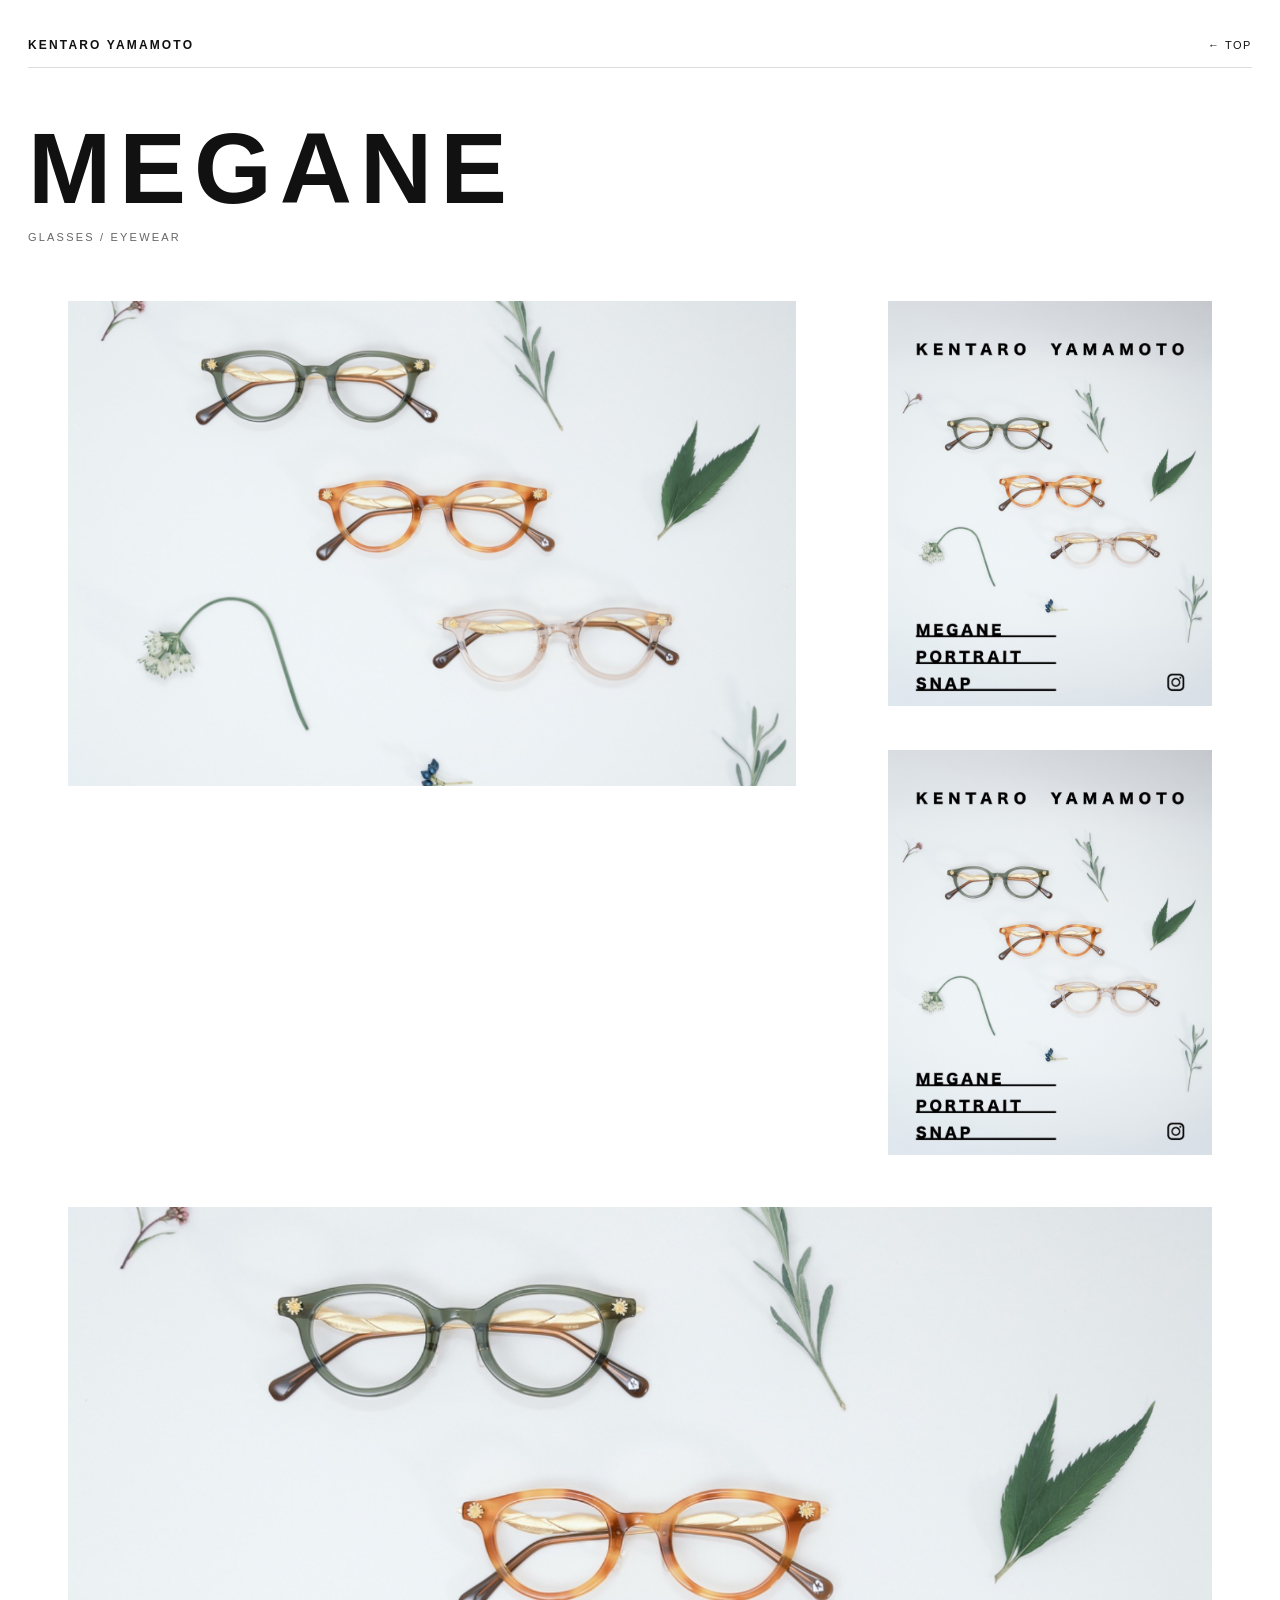
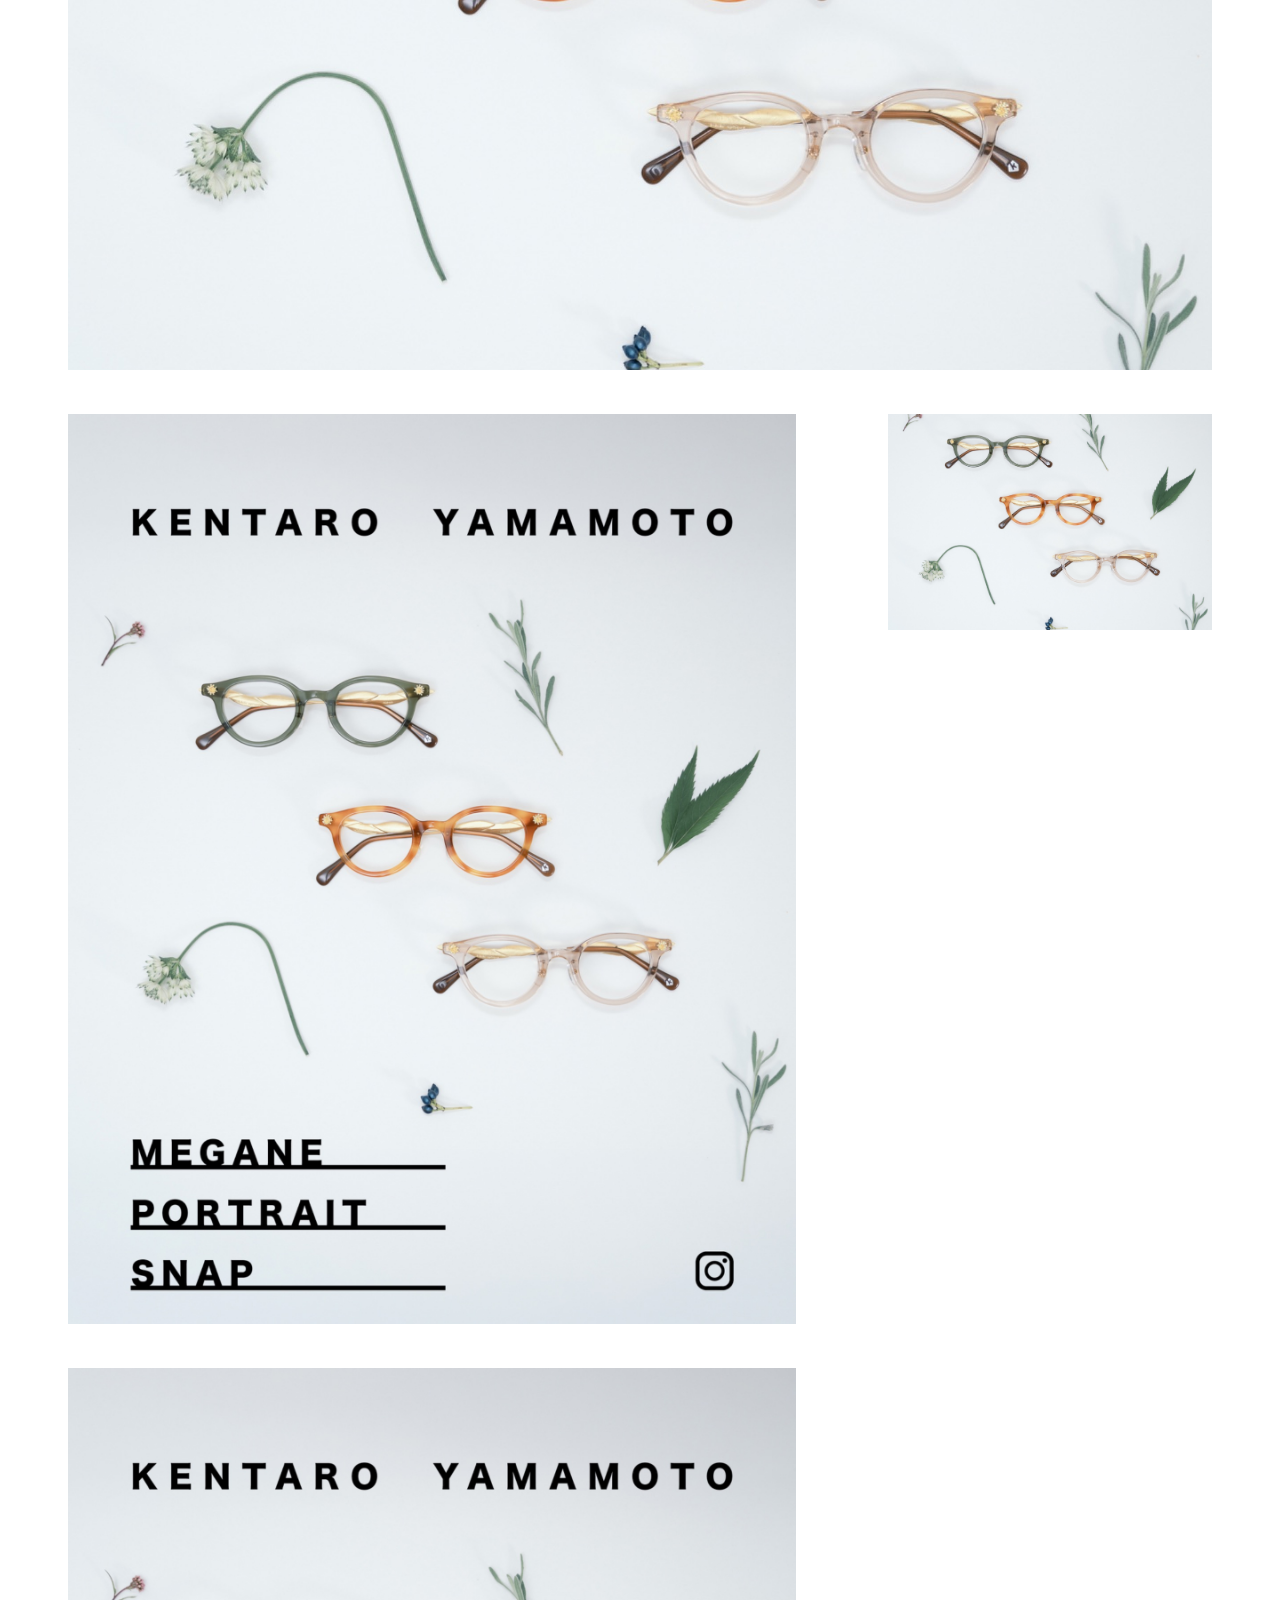
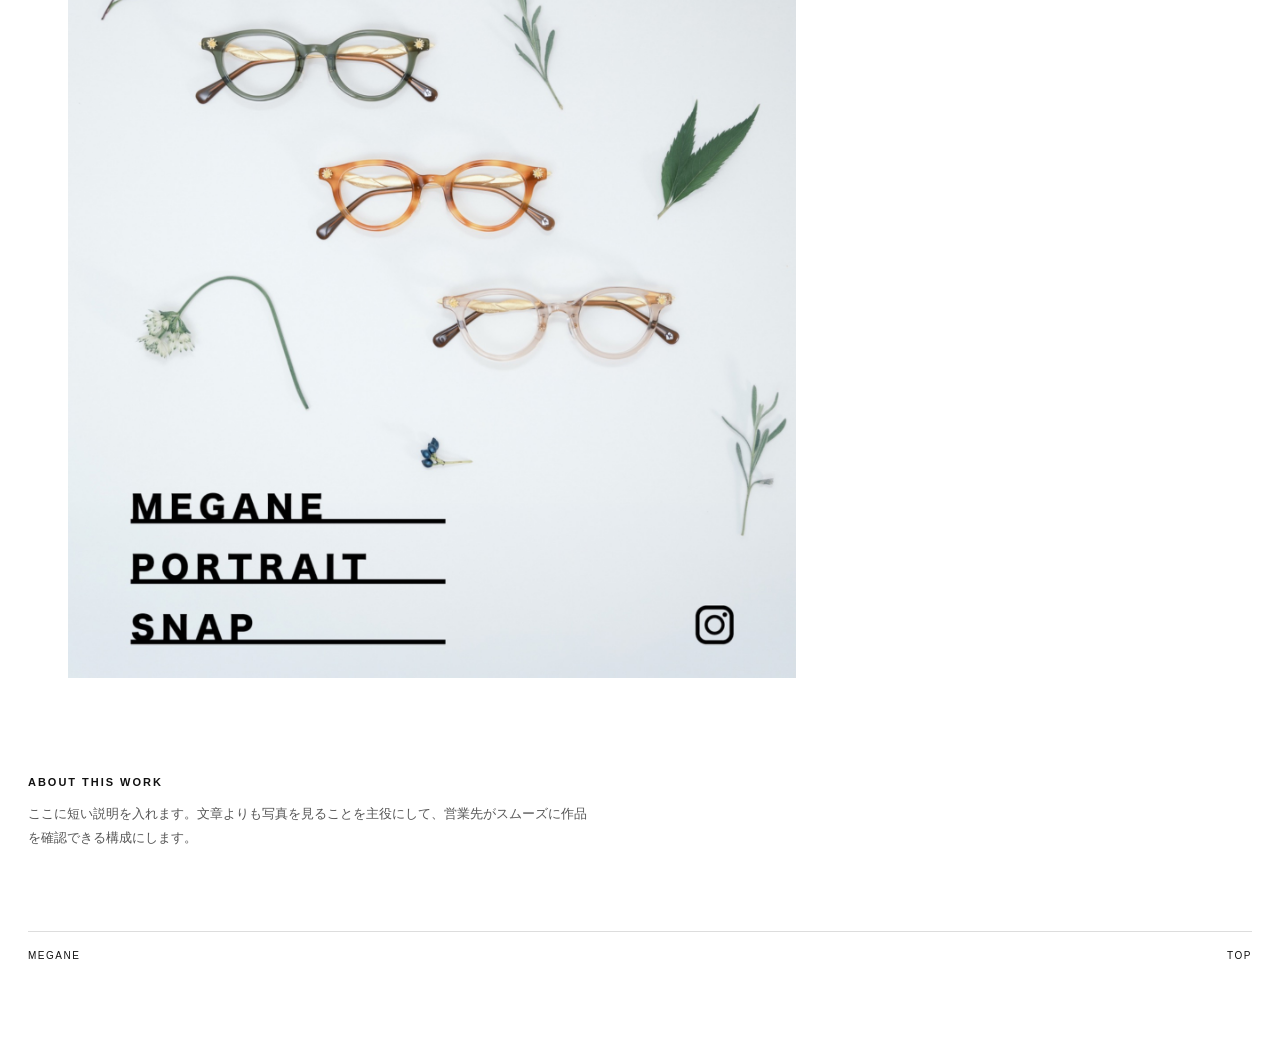
==== megane/index.html @ 7b4925fc "Add files via upload" ====
<!doctype html><html lang="ja"><head><meta charset="utf-8"><meta name="viewport" content="width=device-width,initial-scale=1"><title>MEGANE</title><link rel="stylesheet" href="../style.css"></head><body><main class="page"><nav class="nav"><a class="brand" href="../index.html">KENTARO YAMAMOTO</a><a class="back" href="../index.html">← TOP</a></nav><header class="hero"><h1>MEGANE</h1><p>GLASSES / EYEWEAR</p></header><section class="gallery"><figure class="landscape"><img src="../images/top.jpg" alt=""></figure><div class="portrait-stack"><figure class="portrait"><img src="../images/top.jpg" alt=""></figure><figure class="portrait"><img src="../images/top.jpg" alt=""></figure></div><figure class="full-landscape"><img src="../images/top.jpg" alt=""></figure><div class="portrait-stack"><figure class="portrait"><img src="../images/top.jpg" alt=""></figure><figure class="portrait"><img src="../images/top.jpg" alt=""></figure></div><figure class="landscape"><img src="../images/top.jpg" alt=""></figure></section><section class="note"><h2>ABOUT THIS WORK</h2><p>ここに短い説明を入れます。文章よりも写真を見ることを主役にして、営業先がスムーズに作品を確認できる構成にします。</p></section><footer class="footer"><span>MEGANE</span><a href="../index.html">TOP</a></footer></main><div class="viewer"><button class="close">×</button><img src="" alt=""></div><script src="../script.js"></script></body></html>
---- style.css ----
*{box-sizing:border-box}body{margin:0;color:#111;background:#fff;font-family:Arial,Helvetica,sans-serif}a{color:inherit;text-decoration:none}img{display:block;width:100%}
.top{min-height:100svh;display:grid;place-items:center;overflow:hidden}.top-frame{position:relative;width:min(100vw,calc(100svh * .7998));aspect-ratio:1638/2048}.top-frame>img{height:100%;object-fit:contain}
.hotspot{position:absolute;z-index:2}.hotspot-megane{left:6%;top:77.5%;width:48%;height:4.8%}.hotspot-portrait{left:6%;top:82.2%;width:48%;height:4.8%}.hotspot-snap{left:6%;top:87%;width:48%;height:4.8%}.hotspot-instagram{left:84%;top:92.5%;width:9%;height:6%}
.page{max-width:1400px;margin:auto;padding:22px 28px 80px}.nav{height:46px;display:flex;justify-content:space-between;align-items:center;border-bottom:1px solid #ddd}.brand{font-size:12px;font-weight:bold;letter-spacing:.18em}.back{font-size:11px;letter-spacing:.14em}
.hero{padding:55px 0 42px}.hero h1{margin:0;font-size:clamp(48px,8vw,100px);letter-spacing:.08em;line-height:.9}.hero p{margin:18px 0 0;color:#666;font-size:11px;letter-spacing:.2em}
.gallery{display:grid;grid-template-columns:2fr 1fr;gap:12px}.landscape{grid-row:span 2;aspect-ratio:3/2;overflow:hidden}.portrait-stack{display:grid;gap:12px}.portrait{aspect-ratio:4/5;overflow:hidden}.gallery img{height:100%;object-fit:cover}
.full-landscape{grid-column:1/-1;aspect-ratio:3/2;overflow:hidden;margin-top:12px}
.note{max-width:560px;margin:70px 0 0}.note h2{font-size:11px;letter-spacing:.18em;margin:0 0 14px}.note p{font-size:13px;line-height:1.9;color:#555;margin:0}
.footer{margin-top:80px;padding-top:18px;border-top:1px solid #ddd;display:flex;justify-content:space-between;font-size:10px;letter-spacing:.15em}
.viewer{position:fixed;inset:0;background:rgba(255,255,255,.98);display:none;place-items:center;z-index:20}.viewer.open{display:grid}.viewer img{max-width:94vw;max-height:92vh;width:auto}.close{position:fixed;top:12px;right:18px;background:none;border:0;font-size:34px}
@media(max-width:700px){.page{padding:16px 10px 55px}.hero{padding:38px 0 28px}.gallery{display:block}.landscape,.portrait,.full-landscape{margin-bottom:8px}.landscape,.full-landscape{aspect-ratio:3/2}.portrait{aspect-ratio:4/5}.portrait-stack{display:block}.note{margin-top:50px}}
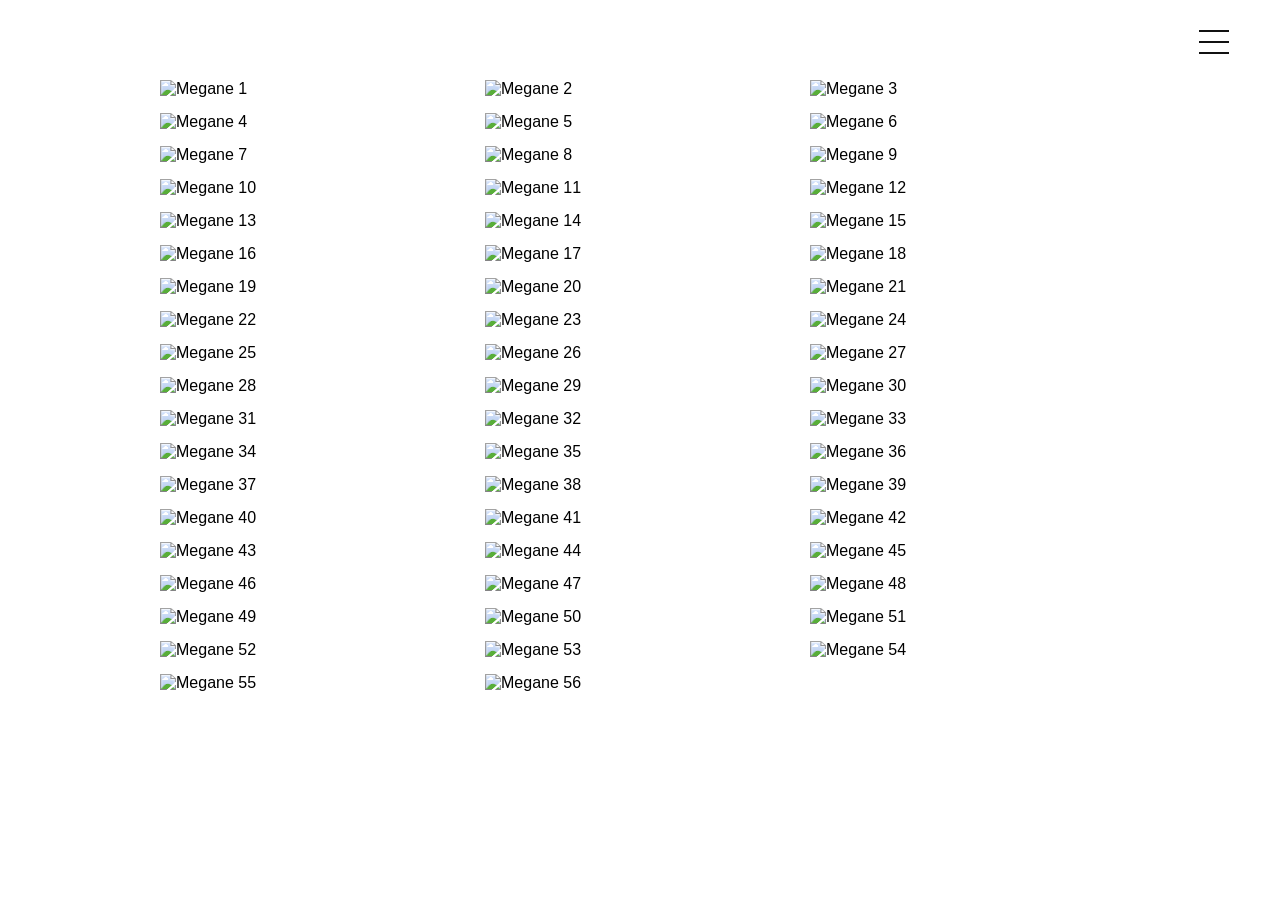
==== commit cc3b3d6f: "Add files via upload" ====
--- a/megane/index.html
+++ b/megane/index.html
@@ -1 +1,117 @@
-<!doctype html><html lang="ja"><head><meta charset="utf-8"><meta name="viewport" content="width=device-width,initial-scale=1"><title>MEGANE</title><link rel="stylesheet" href="../style.css"></head><body><main class="page"><nav class="nav"><a class="brand" href="../index.html">KENTARO YAMAMOTO</a><a class="back" href="../index.html">← TOP</a></nav><header class="hero"><h1>MEGANE</h1><p>GLASSES / EYEWEAR</p></header><section class="gallery"><figure class="landscape"><img src="../images/top.jpg" alt=""></figure><div class="portrait-stack"><figure class="portrait"><img src="../images/top.jpg" alt=""></figure><figure class="portrait"><img src="../images/top.jpg" alt=""></figure></div><figure class="full-landscape"><img src="../images/top.jpg" alt=""></figure><div class="portrait-stack"><figure class="portrait"><img src="../images/top.jpg" alt=""></figure><figure class="portrait"><img src="../images/top.jpg" alt=""></figure></div><figure class="landscape"><img src="../images/top.jpg" alt=""></figure></section><section class="note"><h2>ABOUT THIS WORK</h2><p>ここに短い説明を入れます。文章よりも写真を見ることを主役にして、営業先がスムーズに作品を確認できる構成にします。</p></section><footer class="footer"><span>MEGANE</span><a href="../index.html">TOP</a></footer></main><div class="viewer"><button class="close">×</button><img src="" alt=""></div><script src="../script.js"></script></body></html>+<!DOCTYPE html>
+<html lang="ja">
+    <head>
+        <meta charset="UTF-8">
+        <meta name="viewport" content="width=device-width, initial-scale=1.0">
+        <title>MEGANE - KENTARO YAMAMOTO</title>
+        <link rel="stylesheet" href="../style.css">
+    </head>
+    <body>
+        
+        <!-- 右上の三本線メニューボタン（全ページ共通） -->
+        <button id="menu-btn" class="menu-trigger" aria-label="メニューを開く">
+            <span></span>
+            <span></span>
+            <span></span>
+        </button>
+        
+        <!-- タップ後に全面に広がるメニュー画面（全ページ共通） -->
+        <div id="full-menu" class="overlay-menu">
+            <button id="close-btn" class="menu-close-btn">&times;</button>
+            <nav class="overlay-menu-nav">
+                <a href="../index.html">HOME</a>
+                <div class="nav-divider"></div>
+                <a href="../megane/index.html">MEGANE</a>
+                <div class="nav-divider"></div>
+                <a href="../portrait/index.html">PORTRAIT</a>
+                <div class="nav-divider"></div>
+                <a href="../snap/index.html">SNAP</a>
+            </nav>
+        </div>
+        
+        <main class="container">
+        <!-- 写真だけを並べるギャラリー -->
+        <section class="gallery">
+            <div class="gallery-grid">
+                <!-- 1〜10枚目 -->
+                <div class="gallery-item"><img src="../images/megane/3k-20230922-DSC09741-kikiki-54.jpg" alt="Megane 1"></div>
+                <div class="gallery-item"><img src="../images/megane/3k-20240329-229-ki2.jpg" alt="Megane 2"></div>
+                <div class="gallery-item"><img src="../images/megane/3k-20240329-250-ki4.jpg" alt="Megane 3"></div>
+                <div class="gallery-item"><img src="../images/megane/3k-20240329-270-ki5.jpg" alt="Megane 4"></div>
+                <div class="gallery-item"><img src="../images/megane/3k-20240329-338-ki11.jpg" alt="Megane 5"></div>
+                <div class="gallery-item"><img src="../images/megane/3k-20240329-468-ki17.jpg" alt="Megane 6"></div>
+                <div class="gallery-item"><img src="../images/megane/3k-20240329-498-ki18.jpg" alt="Megane 7"></div>
+                <div class="gallery-item"><img src="../images/megane/3k-20240329-512-ki23.jpg" alt="Megane 8"></div>
+                <div class="gallery-item"><img src="../images/megane/3k-20240329-522-ki28.jpg" alt="Megane 9"></div>
+                <div class="gallery-item"><img src="../images/megane/3k-20250921-DSC02123-2025-40.jpg" alt="Megane 10"></div>
+                
+                <!-- 11〜20枚目 -->
+                <div class="gallery-item"><img src="../images/megane/3k-20260306-DSC01679-sekkaku kame-45.jpg" alt="Megane 11"></div>
+                <div class="gallery-item"><img src="../images/megane/3k-20260306-DSC01681-sekkaku kame-46.jpg" alt="Megane 12"></div>
+                <div class="gallery-item"><img src="../images/megane/3k-20260306-DSC01684-sekkaku kame-47.jpg" alt="Megane 13"></div>
+                <div class="gallery-item"><img src="../images/megane/3k-20260306-DSC01686-sekkaku kame-50.jpg" alt="Megane 14"></div>
+                <div class="gallery-item"><img src="../images/megane/3k-20260306-DSC01691-sekkaku kame-52.jpg" alt="Megane 15"></div>
+                <div class="gallery-item"><img src="../images/megane/3k-20260306-DSC01694-sekkaku kame-53.jpg" alt="Megane 16"></div>
+                <div class="gallery-item"><img src="../images/megane/3k-20260306-DSC01699-sekkaku kame-57.jpg" alt="Megane 17"></div>
+                <div class="gallery-item"><img src="../images/megane/3k-20260403-sekkaku KUBORAUM-9.jpg" alt="Megane 18"></div>
+                <div class="gallery-item"><img src="../images/megane/3k-20260403-sekkaku KUBORAUM-12.jpg" alt="Megane 19"></div>
+                <div class="gallery-item"><img src="../images/megane/3k-20260403-sekkaku KUBORAUM-13.jpg" alt="Megane 20"></div>
+                
+                <!-- 21〜30枚目 -->
+                <div class="gallery-item"><img src="../images/megane/3k-20260403-sekkaku KUBORAUM-16.jpg" alt="Megane 21"></div>
+                <div class="gallery-item"><img src="../images/megane/3k-20260403-sekkaku KUBORAUM-18.jpg" alt="Megane 22"></div>
+                <div class="gallery-item"><img src="../images/megane/3k-20260403-sekkaku KUBORAUM-64.jpg" alt="Megane 23"></div>
+                <div class="gallery-item"><img src="../images/megane/3k-20260403-sekkaku KUBORAUM-66.jpg" alt="Megane 24"></div>
+                <div class="gallery-item"><img src="../images/megane/3k-20260403-sekkaku KUBORAUM-81.jpg" alt="Megane 25"></div>
+                <div class="gallery-item"><img src="../images/megane/3k-20260403-sekkaku KUBORAUM-83.jpg" alt="Megane 26"></div>
+                <div class="gallery-item"><img src="../images/megane/3k-20260403-sekkaku KUBORAUM-86.jpg" alt="Megane 27"></div>
+                <div class="gallery-item"><img src="../images/megane/3k-20260417-sekkaku KUBORAUM-tate2.jpg" alt="Megane 28"></div>
+                <div class="gallery-item"><img src="../images/megane/3k-20260417-sekkaku KUBORAUM-tate6.jpg" alt="Megane 29"></div>
+                <div class="gallery-item"><img src="../images/megane/3k-20260417-sekkaku KUBORAUM-tate8.jpg" alt="Megane 30"></div>
+                
+                <!-- 31〜40枚目 -->
+                <div class="gallery-item"><img src="../images/megane/3k-20260417-sekkaku KUBORAUM-tate10.jpg" alt="Megane 31"></div>
+                <div class="gallery-item"><img src="../images/megane/3k-20260417-sekkaku KUBORAUM-tate12.jpg" alt="Megane 32"></div>
+                <div class="gallery-item"><img src="../images/megane/3k-20260417-sekkaku KUBORAUM-tate25.jpg" alt="Megane 33"></div>
+                <div class="gallery-item"><img src="../images/megane/3k-20260417-sekkaku KUBORAUM-tate27.jpg" alt="Megane 34"></div>
+                <div class="gallery-item"><img src="../images/megane/3k-20260619-sekkaku MASAHIROMARUYAMA-22.jpg" alt="Megane 35"></div>
+                <div class="gallery-item"><img src="../images/megane/3k-20260619-sekkaku MASAHIROMARUYAMA-23.jpg" alt="Megane 36"></div>
+                <div class="gallery-item"><img src="../images/megane/3k-20260619-sekkaku MASAHIROMARUYAMA-26.jpg" alt="Megane 37"></div>
+                <div class="gallery-item"><img src="../images/megane/3k-20260619-sekkaku MASAHIROMARUYAMA-27.jpg" alt="Megane 38"></div>
+                <div class="gallery-item"><img src="../images/megane/3k-20260703-sekkaku-45.jpg" alt="Megane 39"></div>
+                <div class="gallery-item"><img src="../images/megane/3k-20260703-sekkaku-47.jpg" alt="Megane 40"></div>
+                
+                <!-- 41〜45枚目 -->
+                <div class="gallery-item"><img src="../images/megane/3k-20260731-sekkaku-2.jpg" alt="Megane 41"></div>
+                <div class="gallery-item"><img src="../images/megane/3k-20260731-sekkaku-5.jpg" alt="Megane 42"></div>
+                <div class="gallery-item"><img src="../images/megane/3k-20260731-sekkaku-7.jpg" alt="Megane 43"></div>
+                <div class="gallery-item"><img src="../images/megane/3k-20260731-sekkaku-9.jpg" alt="Megane 44"></div>
+                <div class="gallery-item"><img src="../images/megane/3k-20260731-sekkaku-13.jpg" alt="Megane 45"></div>
+                
+                <!-- 46〜56枚目（リネーム後の最新ファイル名） -->
+                <div class="gallery-item"><img src="../images/megane/JF0008_0020_95.jpg" alt="Megane 46"></div>
+                <div class="gallery-item"><img src="../images/megane/MK-MM-RAW_0000_117.jpg" alt="Megane 47"></div>
+                <div class="gallery-item"><img src="../images/megane/MK-MM-RAW_0004_114.jpg" alt="Megane 48"></div>
+                <div class="gallery-item"><img src="../images/megane/MK-MM-RAW_0006_112.jpg" alt="Megane 49"></div>
+                <div class="gallery-item"><img src="../images/megane/MK-MM-RAW_0008_109.jpg" alt="Megane 50"></div>
+                <div class="gallery-item"><img src="../images/megane/onasi_0007_GAMIN2_0019.jpg" alt="Megane 51"></div>
+                <div class="gallery-item"><img src="../images/megane/onasi_0013_GAMIN2_0008.jpg" alt="Megane 52"></div>
+                <div class="gallery-item"><img src="../images/megane/onasi_0014_GAMIN2_0002.jpg" alt="Megane 53"></div>
+                <div class="gallery-item"><img src="../images/megane/TP3k_0004_hana1_0018.jpg" alt="Megane 54"></div>
+                <div class="gallery-item"><img src="../images/megane/TP3k_0005_hana1_0019.jpg" alt="Megane 55"></div>
+                <div class="gallery-item"><img src="../images/megane/TP3k_0006_hana1_0020.jpg" alt="Megane 56"></div>
+            </div>
+        </section>
+        </main>
+        
+        <!-- 写真拡大用（左右めくりボタン内蔵ライトボックス） -->
+        <div id="lightbox" class="lightbox">
+            <span class="close-btn">&times;</span>
+            <button id="lightbox-prev" class="lightbox-nav-btn">&lsaquo;</button>
+            <img class="lightbox-content" id="lightbox-img" alt="Enlarged Image">
+            <button id="lightbox-next" class="lightbox-nav-btn">&rsaquo;</button>
+        </div>
+        
+        <script src="../script.js"></script>
+    </body>
+</html>
--- a/style.css
+++ b/style.css
@@ -1,12 +1,250 @@
-
-*{box-sizing:border-box}body{margin:0;color:#111;background:#fff;font-family:Arial,Helvetica,sans-serif}a{color:inherit;text-decoration:none}img{display:block;width:100%}
-.top{min-height:100svh;display:grid;place-items:center;overflow:hidden}.top-frame{position:relative;width:min(100vw,calc(100svh * .7998));aspect-ratio:1638/2048}.top-frame>img{height:100%;object-fit:contain}
-.hotspot{position:absolute;z-index:2}.hotspot-megane{left:6%;top:77.5%;width:48%;height:4.8%}.hotspot-portrait{left:6%;top:82.2%;width:48%;height:4.8%}.hotspot-snap{left:6%;top:87%;width:48%;height:4.8%}.hotspot-instagram{left:84%;top:92.5%;width:9%;height:6%}
-.page{max-width:1400px;margin:auto;padding:22px 28px 80px}.nav{height:46px;display:flex;justify-content:space-between;align-items:center;border-bottom:1px solid #ddd}.brand{font-size:12px;font-weight:bold;letter-spacing:.18em}.back{font-size:11px;letter-spacing:.14em}
-.hero{padding:55px 0 42px}.hero h1{margin:0;font-size:clamp(48px,8vw,100px);letter-spacing:.08em;line-height:.9}.hero p{margin:18px 0 0;color:#666;font-size:11px;letter-spacing:.2em}
-.gallery{display:grid;grid-template-columns:2fr 1fr;gap:12px}.landscape{grid-row:span 2;aspect-ratio:3/2;overflow:hidden}.portrait-stack{display:grid;gap:12px}.portrait{aspect-ratio:4/5;overflow:hidden}.gallery img{height:100%;object-fit:cover}
-.full-landscape{grid-column:1/-1;aspect-ratio:3/2;overflow:hidden;margin-top:12px}
-.note{max-width:560px;margin:70px 0 0}.note h2{font-size:11px;letter-spacing:.18em;margin:0 0 14px}.note p{font-size:13px;line-height:1.9;color:#555;margin:0}
-.footer{margin-top:80px;padding-top:18px;border-top:1px solid #ddd;display:flex;justify-content:space-between;font-size:10px;letter-spacing:.15em}
-.viewer{position:fixed;inset:0;background:rgba(255,255,255,.98);display:none;place-items:center;z-index:20}.viewer.open{display:grid}.viewer img{max-width:94vw;max-height:92vh;width:auto}.close{position:fixed;top:12px;right:18px;background:none;border:0;font-size:34px}
-@media(max-width:700px){.page{padding:16px 10px 55px}.hero{padding:38px 0 28px}.gallery{display:block}.landscape,.portrait,.full-landscape{margin-bottom:8px}.landscape,.full-landscape{aspect-ratio:3/2}.portrait{aspect-ratio:4/5}.portrait-stack{display:block}.note{margin-top:50px}}
+/* 基本設定 */
+body {
+    font-family: 'Helvetica Neue', Arial, sans-serif;
+    margin: 0;
+    padding: 0;
+    background-color: #ffffff;
+}
+
+.container {
+    width: 100%;
+    max-width: 1000px;
+    margin: 0 auto;
+    padding: 0;
+}
+
+.hero-container {
+    position: relative;
+    width: 100%;
+    text-align: center;
+}
+
+.hero-img {
+    width: 100%;
+    height: auto;
+    max-width: 100%;
+    display: block;
+    margin: 0 auto;
+}
+
+/* メニュー用の透明リンクの枠 */
+.transparent-menu {
+    position: absolute;
+    left: 8.5%;
+    bottom: 3.5%;
+    display: flex;
+    flex-direction: column;
+    gap: 1.5vh;
+}
+
+.transparent-link {
+    display: block;
+    text-decoration: none;
+    background: transparent;
+    width: 44vw;
+    max-width: 440px;
+    height: 6vh;
+    max-height: 60px;
+    cursor: pointer;
+}
+
+.instagram-link {
+    position: absolute;
+    right: 6%;
+    bottom: 4.5%;
+    display: block;
+    background: transparent;
+    width: 8vw;
+    max-width: 60px;
+    height: 8vw;
+    max-height: 60px;
+    cursor: pointer;
+}
+
+/* ハンバーガーボタン */
+.menu-trigger {
+    position: fixed;
+    top: 30px;
+    right: 4%;
+    width: 30px;
+    height: 24px;
+    background: transparent;
+    border: none;
+    cursor: pointer;
+    z-index: 100;
+    display: flex;
+    flex-direction: column;
+    justify-content: space-between;
+    padding: 0;
+    transition: transform 0.4s ease, opacity 0.3s ease; 
+}
+
+.menu-trigger span {
+    display: block;
+    width: 100%;
+    height: 2px;
+    background-color: #111111;
+}
+
+.menu-trigger.menu-hidden {
+    transform: translateY(-80px);
+    opacity: 0;
+    pointer-events: none;
+}
+
+/* 全面を覆うメニュー画面 */
+.overlay-menu {
+    position: fixed;
+    top: 0;
+    left: 0;
+    width: 100%;
+    height: 100%;
+    background-color: #000000;
+    z-index: 200;
+    transform: translateY(100%);
+    transition: transform 0.4s cubic-bezier(0.25, 1, 0.5, 1);
+    display: flex;
+    justify-content: center;
+    align-items: center;
+}
+
+.overlay-menu.active {
+    transform: translateY(0);
+}
+
+.overlay-menu-nav {
+    text-align: center;
+}
+
+.overlay-menu-nav a {
+    display: block;
+    color: #ffffff;
+    text-decoration: none;
+    font-size: 1.4rem;
+    letter-spacing: 4px;
+    font-weight: 300;
+    padding: 10px 0;
+}
+
+.nav-divider {
+    width: 40px;
+    height: 1px;
+    background-color: #ffffff;
+    margin: 10px auto;
+    opacity: 0.7;
+}
+
+.menu-close-btn {
+    position: absolute;
+    top: 25px;
+    right: 4%;
+    background: transparent;
+    border: none;
+    color: #ffffff;
+    font-size: 2.5rem;
+    cursor: pointer;
+}
+
+/* ギャラリーページ用設定 */
+.gallery-grid {
+    display: grid;
+    grid-template-columns: repeat(auto-fill, minmax(300px, 1fr));
+    gap: 15px;
+    margin-top: 80px;
+    margin-bottom: 60px;
+    padding: 0 20px;
+}
+
+.gallery-item img {
+    width: 100%;
+    height: auto;
+    object-fit: cover;
+    cursor: pointer;
+    transition: opacity 0.3s ease;
+}
+
+.gallery-item img:hover {
+    opacity: 0.8;
+}
+
+/* ★★★ 写真拡大（ライトボックス）新型デザイン設定 ★★★ */
+.lightbox {
+    display: none;
+    position: fixed;
+    z-index: 1000;
+    top: 0;
+    left: 0;
+    width: 100%;
+    height: 100%;
+    background-color: rgba(0, 0, 0, 0.95); /* 高級感のある深い黒 */
+    justify-content: center;
+    align-items: center;
+    user-select: none;
+}
+
+.lightbox-content {
+    max-width: 85%;
+    max-height: 85vh;
+    object-fit: contain;
+    transition: src 0.2s ease;
+}
+
+.lightbox .close-btn {
+    position: absolute;
+    top: 20px;
+    right: 4%;
+    color: #ffffff;
+    font-size: 40px;
+    cursor: pointer;
+    z-index: 1010;
+    opacity: 0.7;
+}
+
+/* 左右の矢印ボタン（ミニマルな矢印デザイン） */
+.lightbox-nav-btn {
+    position: absolute;
+    top: 50%;
+    transform: translateY(-50%);
+    background: transparent;
+    border: none;
+    color: #ffffff;
+    font-size: 3rem;
+    font-weight: 100;
+    cursor: pointer;
+    padding: 20px;
+    z-index: 1010;
+    opacity: 0.4;
+    transition: opacity 0.2s ease;
+    user-select: none;
+}
+
+.lightbox-nav-btn:hover {
+    opacity: 1; /* マウスを乗せたらくっきり光る */
+}
+
+#lightbox-prev {
+    left: 2%;
+}
+
+#lightbox-next {
+    right: 2%;
+}
+
+/* スマホ縦画面の時は矢印を少し小さく、端に寄せる調整 */
+@media (max-width: 600px) {
+    .lightbox-nav-btn {
+        font-size: 2rem;
+        padding: 10px;
+    }
+    .lightbox-content {
+        max-width: 90%;
+    }
+}
+
+footer {
+    text-align: center;
+    padding: 20px 0;
+    font-size: 0.8rem;
+    color: #999;
+}
+＿
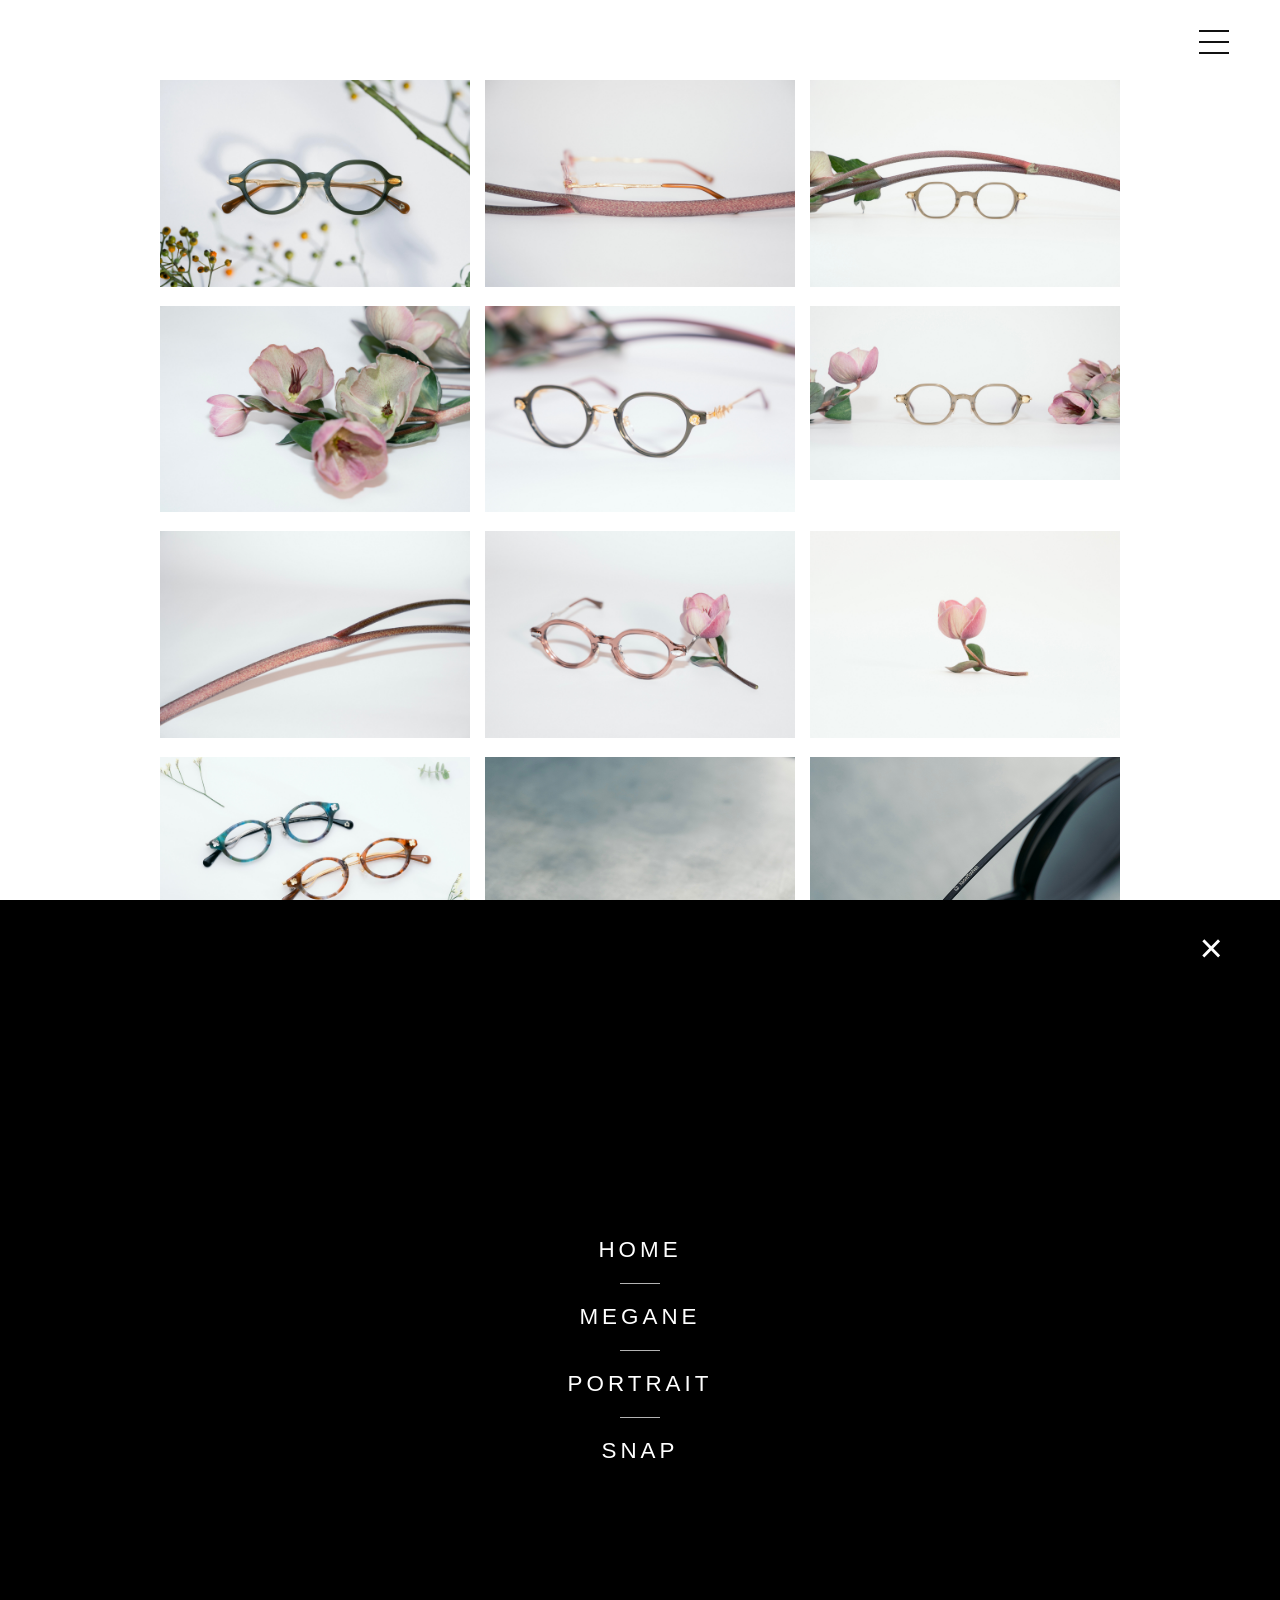
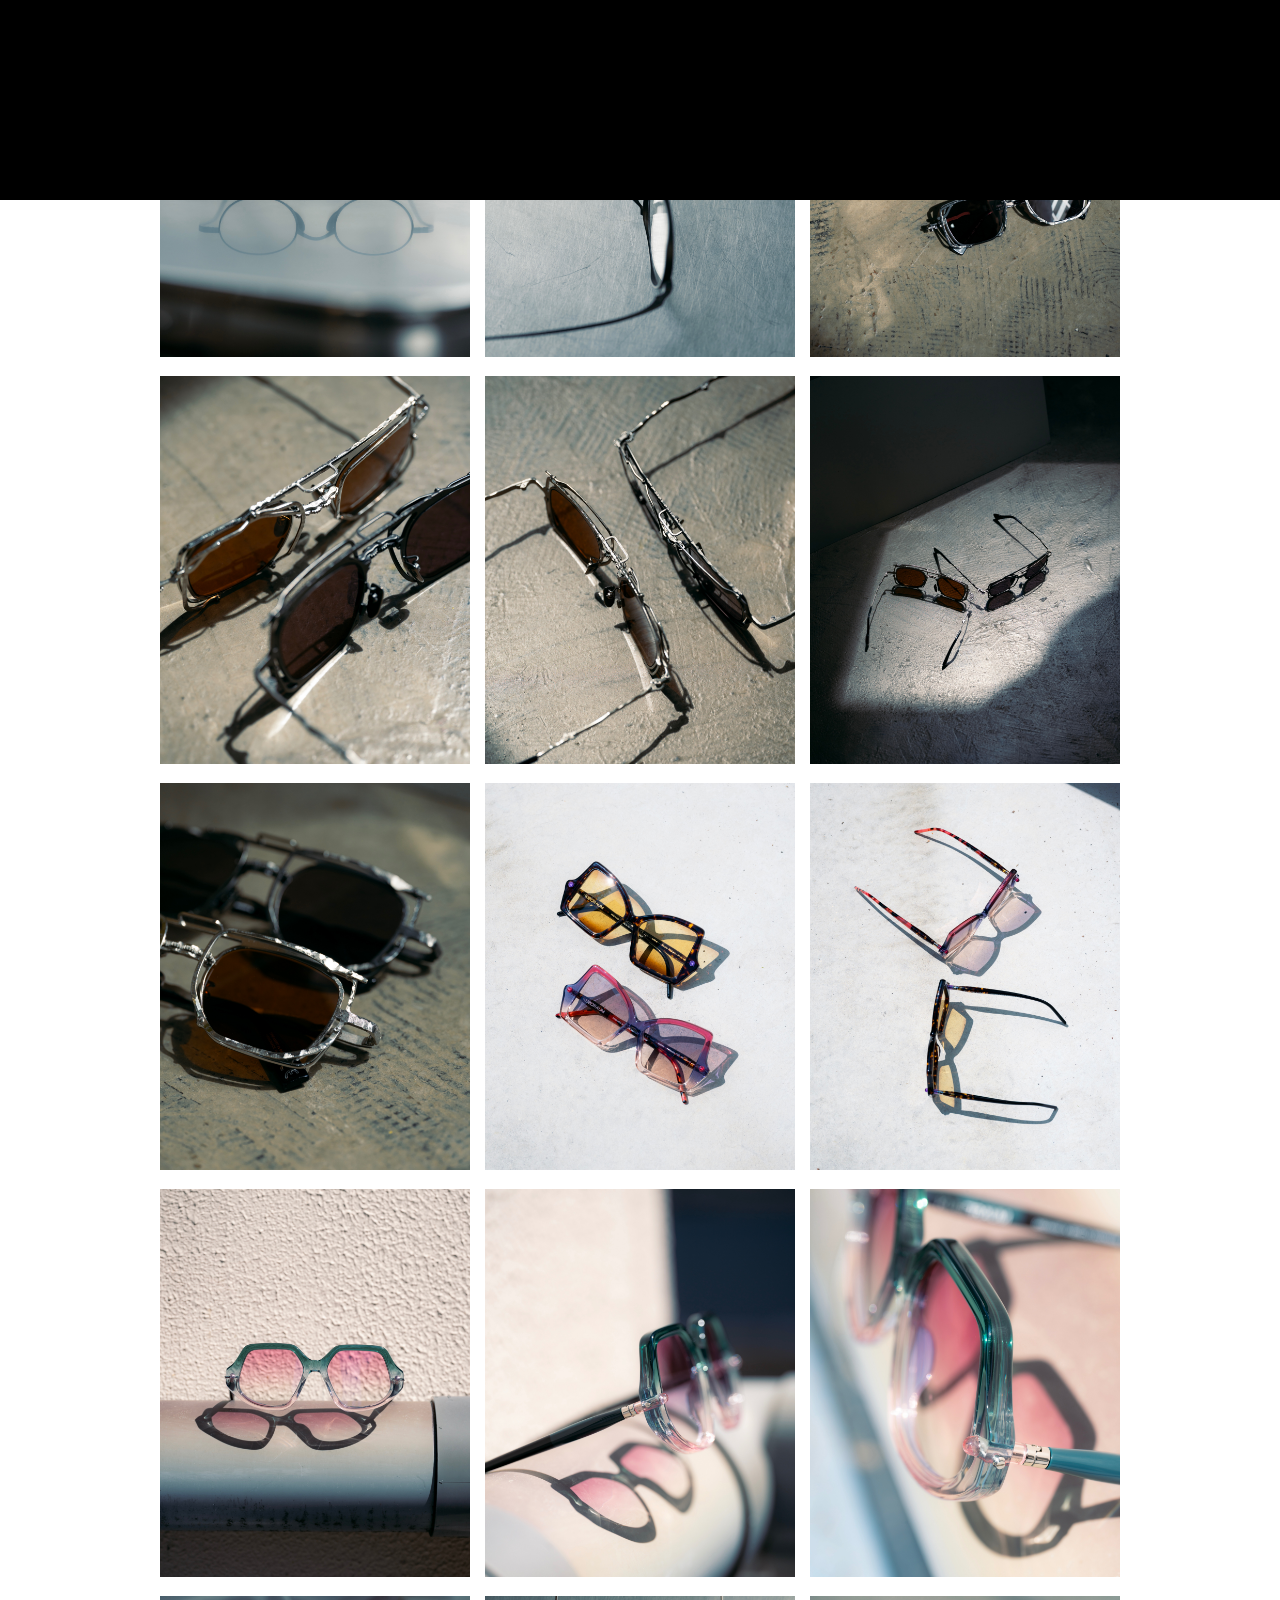
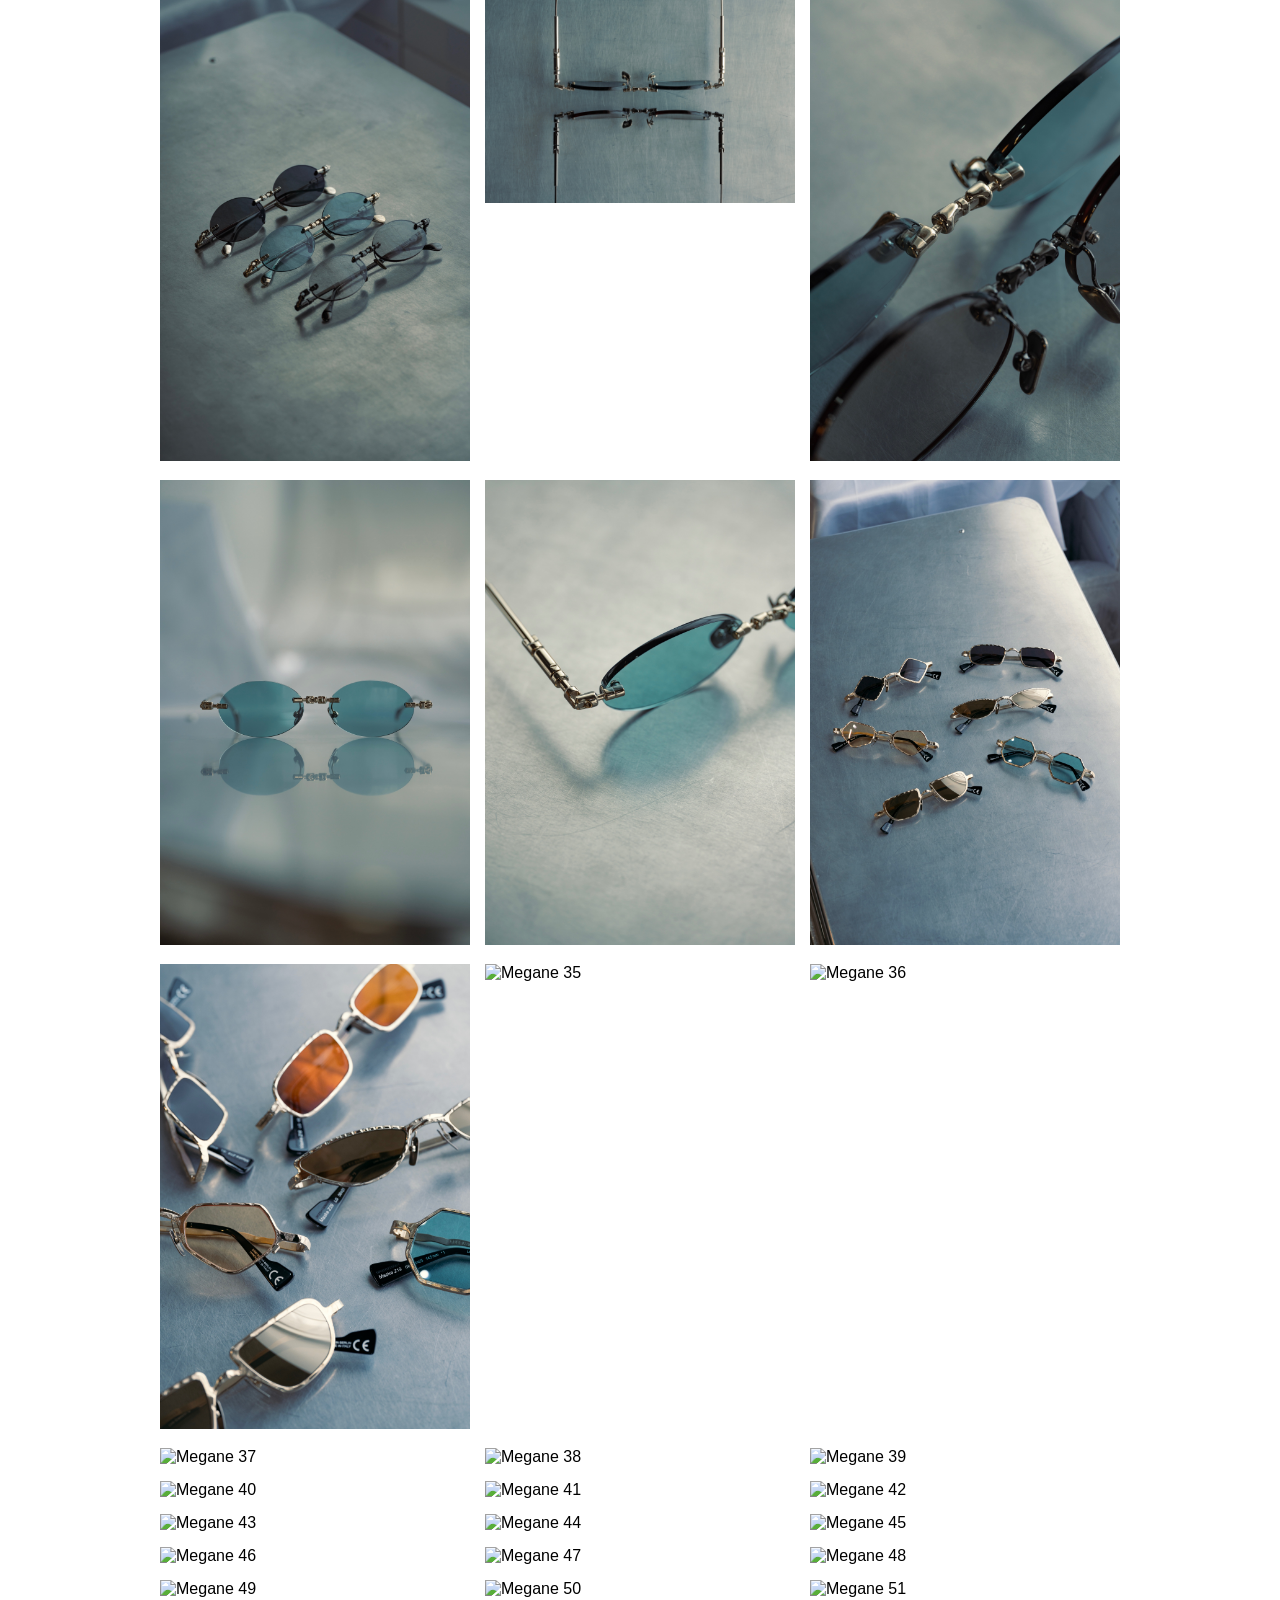
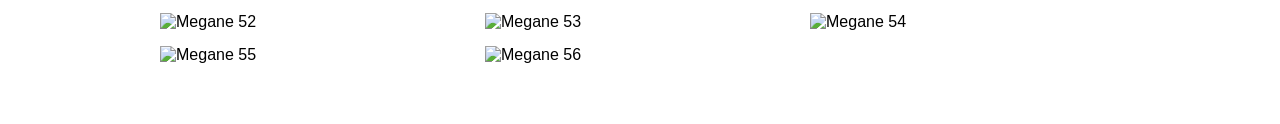
==== commit 611cb219: "Add files via upload" ====
--- a/megane/index.html
+++ b/megane/index.html
@@ -57,7 +57,7 @@
                 <div class="gallery-item"><img src="../images/megane/3k-20260403-sekkaku KUBORAUM-12.jpg" alt="Megane 19"></div>
                 <div class="gallery-item"><img src="../images/megane/3k-20260403-sekkaku KUBORAUM-13.jpg" alt="Megane 20"></div>
                 
-                <!-- 21〜30枚目 -->
+                <!-- 21〜34枚目 -->
                 <div class="gallery-item"><img src="../images/megane/3k-20260403-sekkaku KUBORAUM-16.jpg" alt="Megane 21"></div>
                 <div class="gallery-item"><img src="../images/megane/3k-20260403-sekkaku KUBORAUM-18.jpg" alt="Megane 22"></div>
                 <div class="gallery-item"><img src="../images/megane/3k-20260403-sekkaku KUBORAUM-64.jpg" alt="Megane 23"></div>
@@ -68,27 +68,23 @@
                 <div class="gallery-item"><img src="../images/megane/3k-20260417-sekkaku KUBORAUM-tate2.jpg" alt="Megane 28"></div>
                 <div class="gallery-item"><img src="../images/megane/3k-20260417-sekkaku KUBORAUM-tate6.jpg" alt="Megane 29"></div>
                 <div class="gallery-item"><img src="../images/megane/3k-20260417-sekkaku KUBORAUM-tate8.jpg" alt="Megane 30"></div>
-                
-                <!-- 31〜40枚目 -->
                 <div class="gallery-item"><img src="../images/megane/3k-20260417-sekkaku KUBORAUM-tate10.jpg" alt="Megane 31"></div>
                 <div class="gallery-item"><img src="../images/megane/3k-20260417-sekkaku KUBORAUM-tate12.jpg" alt="Megane 32"></div>
                 <div class="gallery-item"><img src="../images/megane/3k-20260417-sekkaku KUBORAUM-tate25.jpg" alt="Megane 33"></div>
                 <div class="gallery-item"><img src="../images/megane/3k-20260417-sekkaku KUBORAUM-tate27.jpg" alt="Megane 34"></div>
-                <div class="gallery-item"><img src="../images/megane/3k-20260619-sekkaku MASAHIROMARUYAMA-22.jpg" alt="Megane 35"></div>
-                <div class="gallery-item"><img src="../images/megane/3k-20260619-sekkaku MASAHIROMARUYAMA-23.jpg" alt="Megane 36"></div>
+                
+                <!-- 🛠️ 35〜56枚目（青い選択部分：.jpegなどの拡張子やスペースを完全修正） -->
+                <div class="gallery-item"><img src="../images/megane/3k-20260619-sekkaku MASAHIROMARUYAMA-22.jpeg" alt="Megane 35"></div>
+                <div class="gallery-item"><img src="../images/megane/3k-20260619-sekkaku MASAHIROMARUYAMA-23.jpeg" alt="Megane 36"></div>
                 <div class="gallery-item"><img src="../images/megane/3k-20260619-sekkaku MASAHIROMARUYAMA-26.jpg" alt="Megane 37"></div>
                 <div class="gallery-item"><img src="../images/megane/3k-20260619-sekkaku MASAHIROMARUYAMA-27.jpg" alt="Megane 38"></div>
                 <div class="gallery-item"><img src="../images/megane/3k-20260703-sekkaku-45.jpg" alt="Megane 39"></div>
                 <div class="gallery-item"><img src="../images/megane/3k-20260703-sekkaku-47.jpg" alt="Megane 40"></div>
-                
-                <!-- 41〜45枚目 -->
                 <div class="gallery-item"><img src="../images/megane/3k-20260731-sekkaku-2.jpg" alt="Megane 41"></div>
                 <div class="gallery-item"><img src="../images/megane/3k-20260731-sekkaku-5.jpg" alt="Megane 42"></div>
                 <div class="gallery-item"><img src="../images/megane/3k-20260731-sekkaku-7.jpg" alt="Megane 43"></div>
                 <div class="gallery-item"><img src="../images/megane/3k-20260731-sekkaku-9.jpg" alt="Megane 44"></div>
                 <div class="gallery-item"><img src="../images/megane/3k-20260731-sekkaku-13.jpg" alt="Megane 45"></div>
-                
-                <!-- 46〜56枚目（リネーム後の最新ファイル名） -->
                 <div class="gallery-item"><img src="../images/megane/JF0008_0020_95.jpg" alt="Megane 46"></div>
                 <div class="gallery-item"><img src="../images/megane/MK-MM-RAW_0000_117.jpg" alt="Megane 47"></div>
                 <div class="gallery-item"><img src="../images/megane/MK-MM-RAW_0004_114.jpg" alt="Megane 48"></div>
@@ -104,7 +100,7 @@
         </section>
         </main>
         
-        <!-- 写真拡大用（左右めくりボタン内蔵ライトボックス） -->
+        <!-- 写真拡大用（ライトボックス） -->
         <div id="lightbox" class="lightbox">
             <span class="close-btn">&times;</span>
             <button id="lightbox-prev" class="lightbox-nav-btn">&lsaquo;</button>
